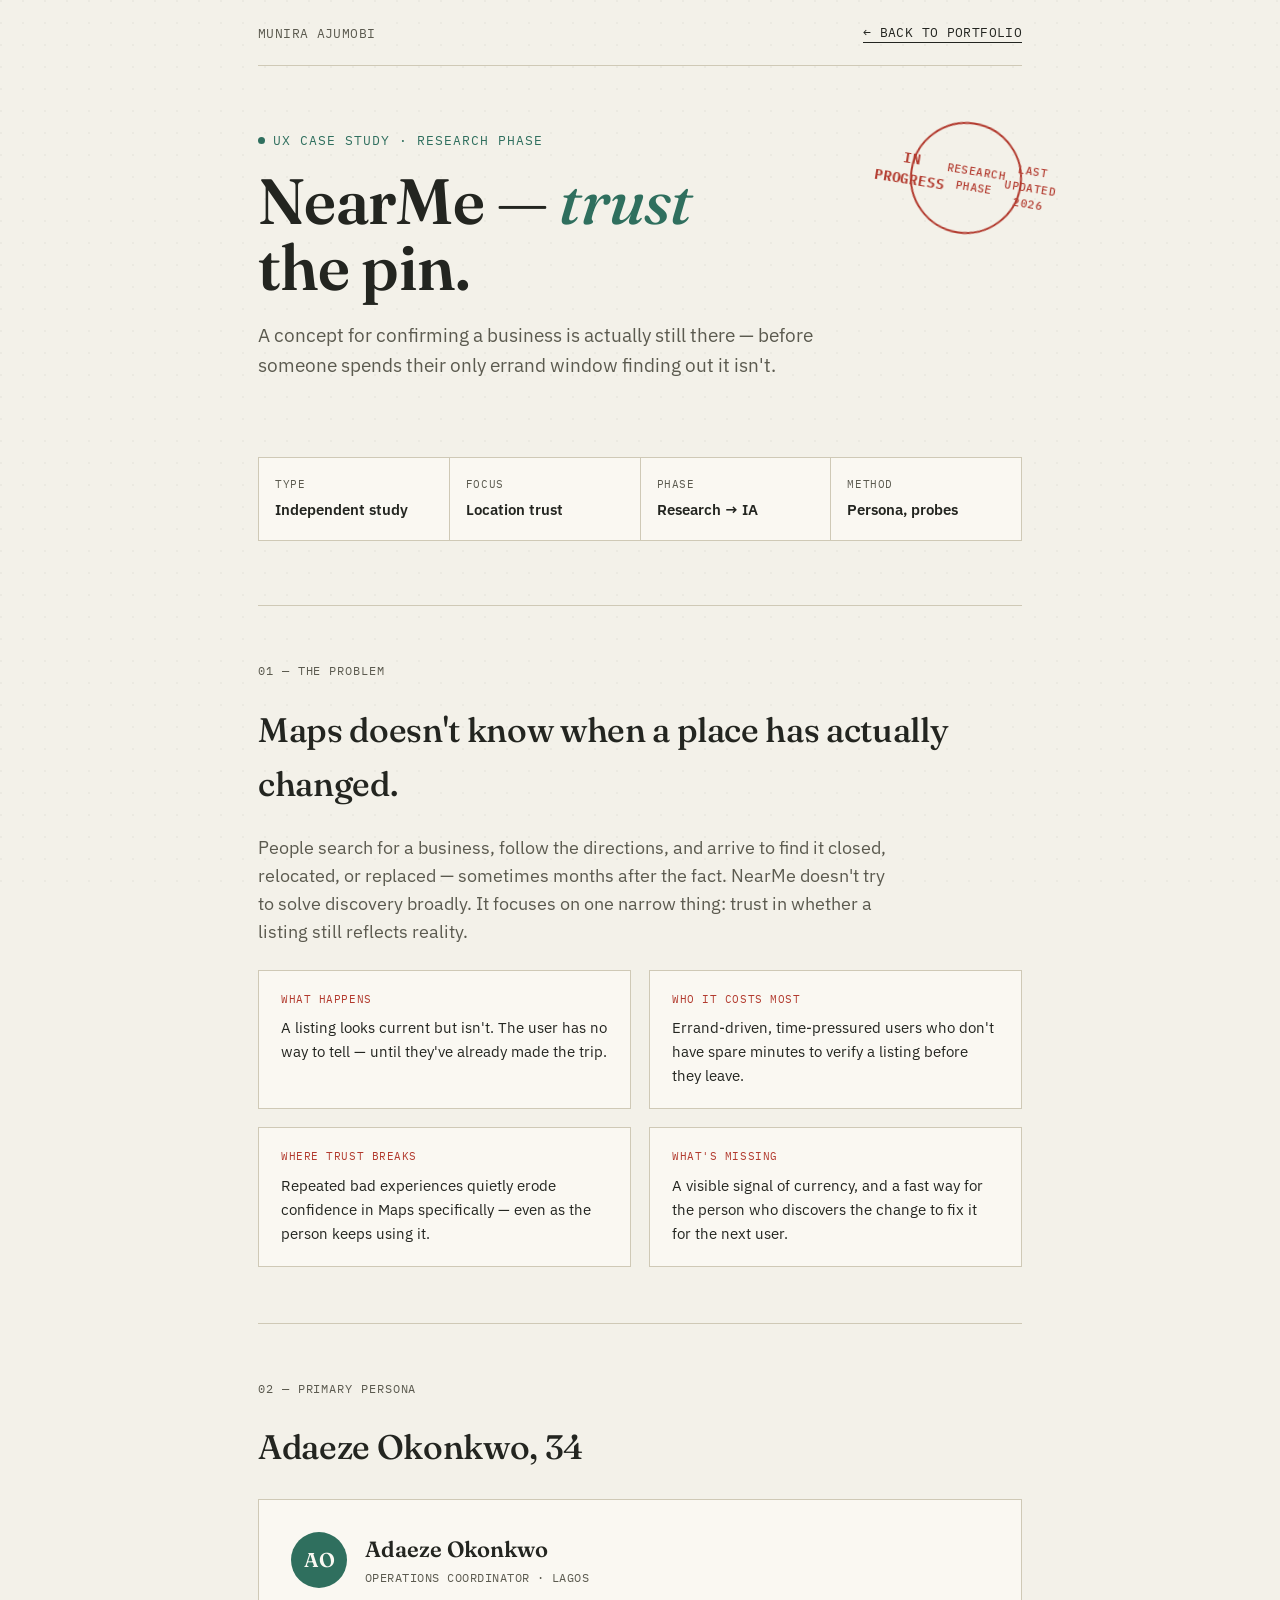
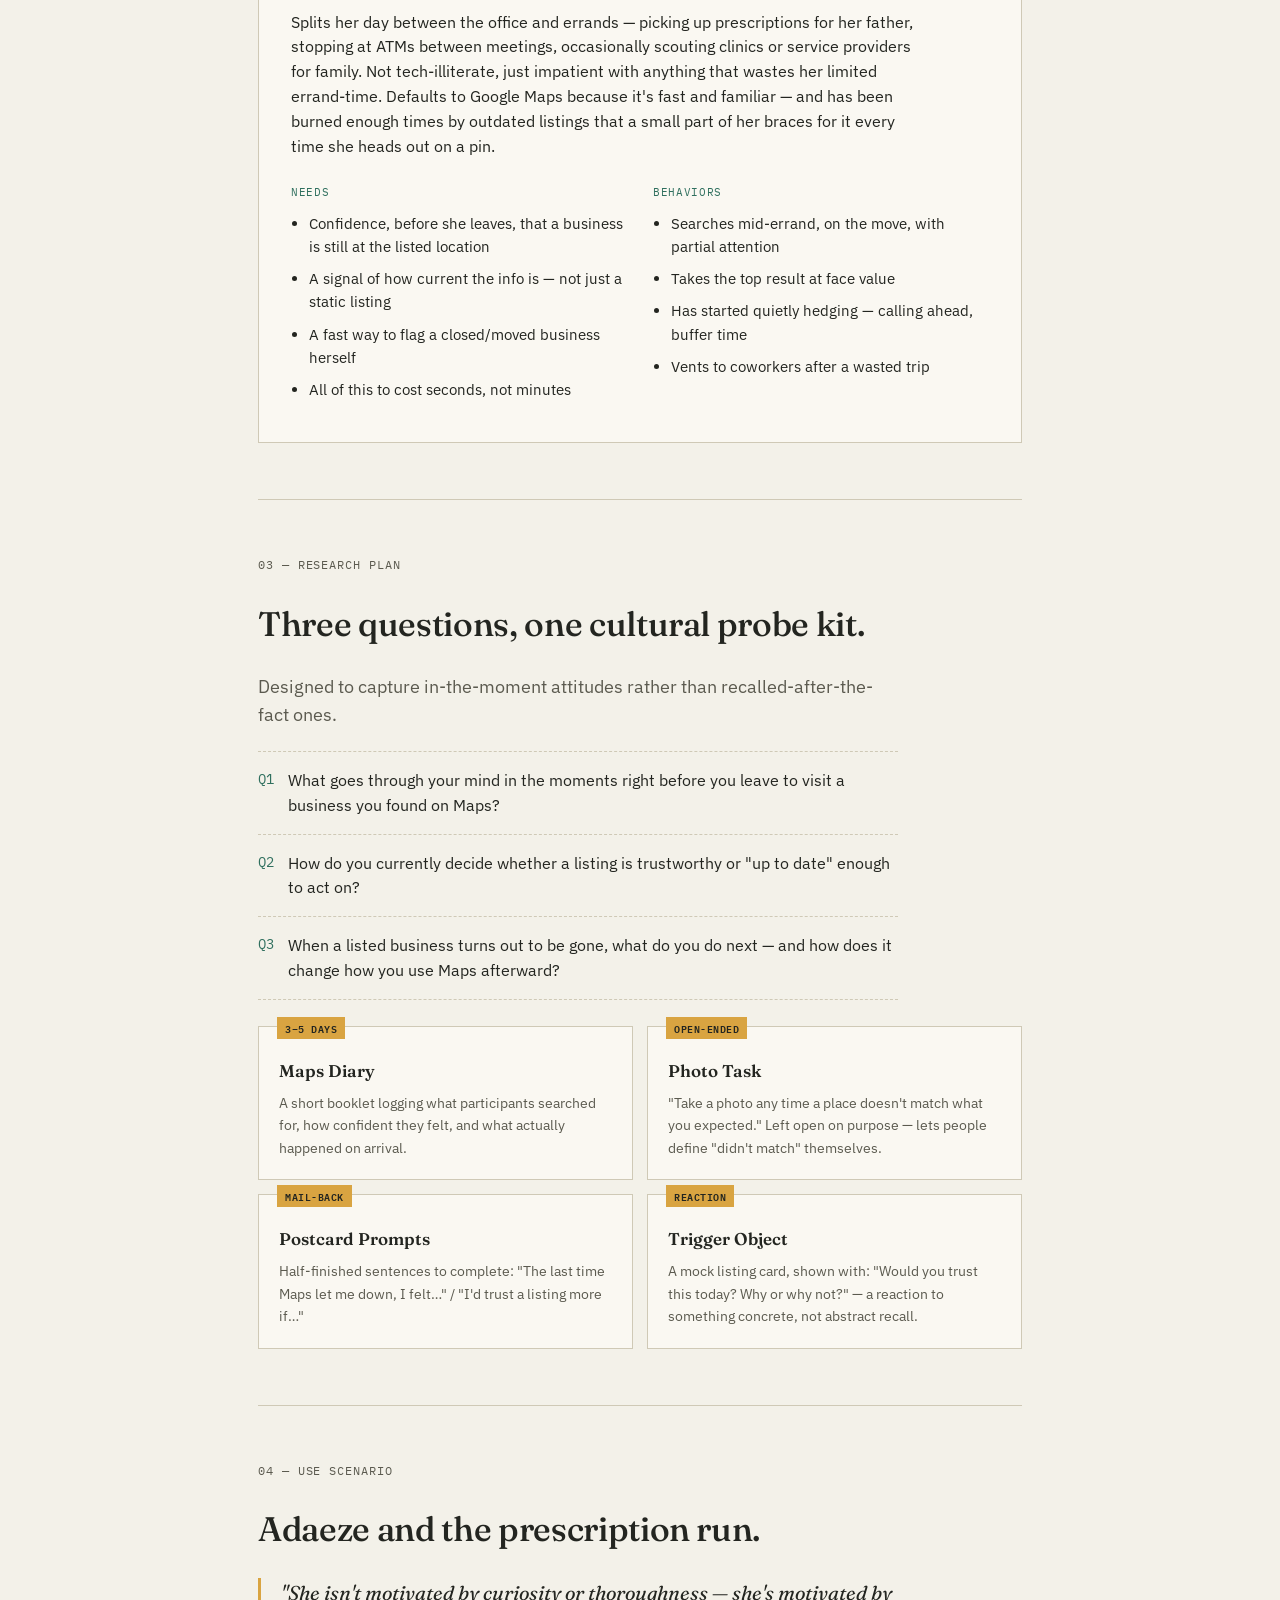
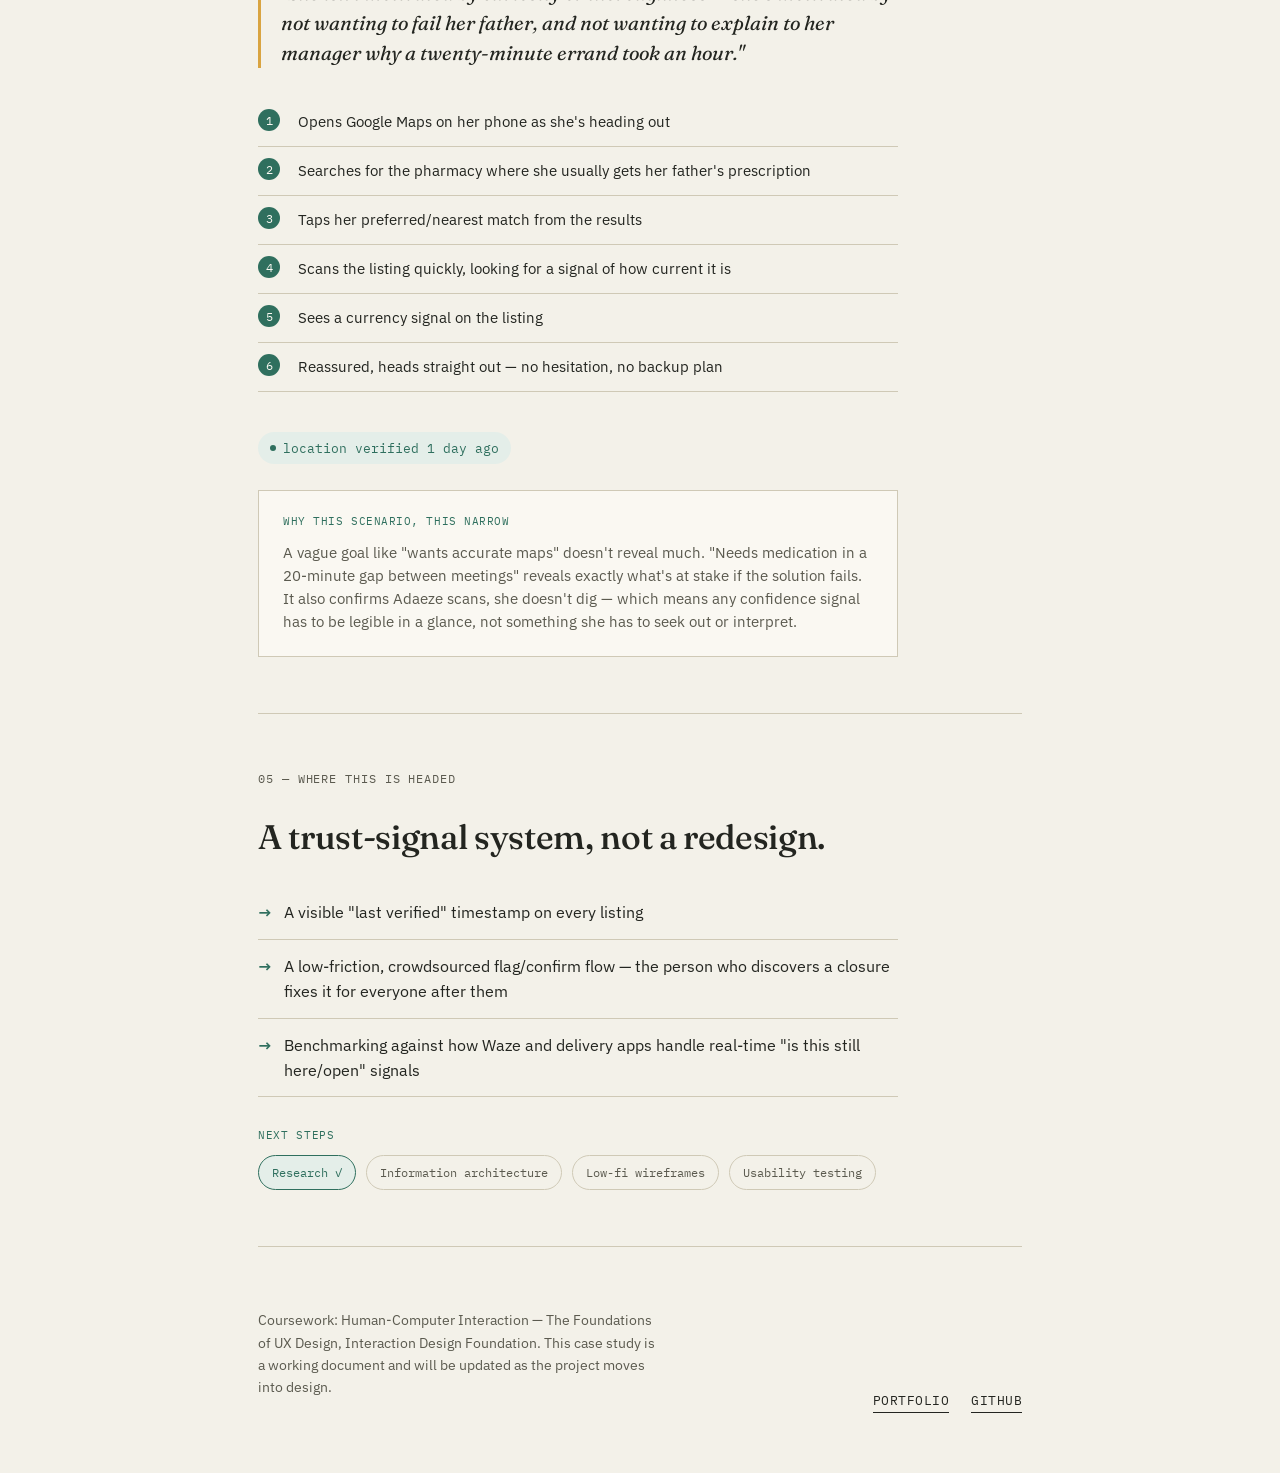
==== nearme-case-study.html @ 17653c66 "Add NearMe UX case study page" ====
<!doctype html>
<html lang="en">
  <head>
    <meta charset="UTF-8" />
    <meta name="viewport" content="width=device-width, initial-scale=1.0" />
    <title>NearMe — Trust the Pin | UX Case Study</title>
    <link rel="preconnect" href="https://fonts.googleapis.com" />
    <link rel="preconnect" href="https://fonts.gstatic.com" crossorigin />
    <link
      href="https://fonts.googleapis.com/css2?family=Fraunces:ital,opsz,wght@0,9..144,400;0,9..144,500;0,9..144,600;1,9..144,500&family=IBM+Plex+Sans:wght@400;500;600;700&family=IBM+Plex+Mono:wght@400;500&display=swap"
      rel="stylesheet"
    />
    <style>
      :root {
        --paper: #f3f1e9;
        --paper-raised: #faf8f2;
        --ink: #232520;
        --ink-soft: #5b5a4f;
        --line: #cfc9b6;
        --verified: #2f6f5e;
        --verified-soft: #e4eee9;
        --stale: #b23a2e;
        --stale-soft: #f5e4e1;
        --mark: #d9a441;
        --max: 820px;
      }
      * {
        box-sizing: border-box;
      }
      html {
        scroll-behavior: smooth;
      }
      body {
        margin: 0;
        background: var(--paper);
        color: var(--ink);
        font-family: "IBM Plex Sans", sans-serif;
        line-height: 1.6;
        -webkit-font-smoothing: antialiased;
      }
      body::before {
        content: "";
        position: fixed;
        inset: 0;
        background-image: radial-gradient(
          circle at 1px 1px,
          rgba(35, 37, 32, 0.035) 1px,
          transparent 0
        );
        background-size: 22px 22px;
        pointer-events: none;
        z-index: 0;
      }
      a {
        color: var(--verified);
      }
      .wrap {
        max-width: var(--max);
        margin: 0 auto;
        padding: 0 28px;
        position: relative;
        z-index: 1;
      }

      /* NAV */
      .nav {
        display: flex;
        justify-content: space-between;
        align-items: center;
        padding: 22px 0;
        border-bottom: 1px solid var(--line);
        font-family: "IBM Plex Mono", monospace;
        font-size: 12.5px;
        letter-spacing: 0.03em;
        text-transform: uppercase;
        color: var(--ink-soft);
      }
      .nav a {
        color: var(--ink);
        text-decoration: none;
        border-bottom: 1px solid var(--ink);
      }
      .nav a:hover {
        color: var(--verified);
        border-color: var(--verified);
      }

      /* HERO */
      .hero {
        padding: 64px 0 40px;
        position: relative;
      }
      .eyebrow {
        font-family: "IBM Plex Mono", monospace;
        font-size: 12.5px;
        letter-spacing: 0.08em;
        text-transform: uppercase;
        color: var(--verified);
        margin-bottom: 18px;
        display: flex;
        align-items: center;
        gap: 8px;
      }
      .eyebrow .dot {
        width: 7px;
        height: 7px;
        border-radius: 50%;
        background: var(--verified);
        display: inline-block;
      }
      h1 {
        font-family: "Fraunces", serif;
        font-weight: 600;
        font-size: clamp(40px, 7vw, 64px);
        line-height: 1.03;
        margin: 0 0 20px;
        letter-spacing: -0.01em;
      }
      h1 em {
        font-style: italic;
        font-weight: 500;
        color: var(--verified);
      }
      .subtitle {
        font-size: 19px;
        color: var(--ink-soft);
        max-width: 560px;
        margin: 0 0 36px;
      }
      .stamp {
        position: absolute;
        top: 56px;
        right: 0;
        width: 112px;
        height: 112px;
        border-radius: 50%;
        border: 2px solid var(--stale);
        display: flex;
        align-items: center;
        justify-content: center;
        transform: rotate(9deg);
        font-family: "IBM Plex Mono", monospace;
        color: var(--stale);
        text-align: center;
        font-size: 11px;
        letter-spacing: 0.04em;
        text-transform: uppercase;
        line-height: 1.5;
        font-weight: 500;
      }
      .stamp span {
        display: block;
      }
      .stamp .big {
        font-size: 14px;
        font-weight: 700;
        letter-spacing: 0.06em;
      }

      /* SNAPSHOT BAR */
      .snapshot {
        display: grid;
        grid-template-columns: repeat(4, 1fr);
        gap: 1px;
        background: var(--line);
        border: 1px solid var(--line);
        margin-bottom: 64px;
      }
      .snap-cell {
        background: var(--paper-raised);
        padding: 18px 16px;
      }
      .snap-cell .label {
        font-family: "IBM Plex Mono", monospace;
        font-size: 10.5px;
        text-transform: uppercase;
        letter-spacing: 0.06em;
        color: var(--ink-soft);
        margin-bottom: 6px;
      }
      .snap-cell .val {
        font-size: 15px;
        font-weight: 600;
      }

      /* SECTIONS */
      section {
        padding: 56px 0;
        border-top: 1px solid var(--line);
        position: relative;
      }
      .marginalia {
        font-family: "IBM Plex Mono", monospace;
        font-size: 11.5px;
        text-transform: uppercase;
        letter-spacing: 0.08em;
        color: var(--ink-soft);
        margin-bottom: 22px;
      }
      h2 {
        font-family: "Fraunces", serif;
        font-weight: 500;
        font-size: clamp(26px, 4vw, 34px);
        margin: 0 0 22px;
        letter-spacing: -0.01em;
      }
      p {
        color: var(--ink);
        max-width: 640px;
      }
      .lede {
        font-size: 17.5px;
        color: var(--ink-soft);
        max-width: 640px;
      }

      /* PROBLEM */
      .problem-grid {
        display: grid;
        grid-template-columns: 1fr;
        gap: 18px;
        margin-top: 24px;
      }
      @media (min-width: 640px) {
        .problem-grid {
          grid-template-columns: 1fr 1fr;
        }
      }
      .problem-card {
        background: var(--paper-raised);
        border: 1px solid var(--line);
        padding: 20px 22px;
      }
      .problem-card .k {
        font-family: "IBM Plex Mono", monospace;
        font-size: 11px;
        color: var(--stale);
        text-transform: uppercase;
        letter-spacing: 0.05em;
        margin-bottom: 8px;
      }
      .problem-card p {
        margin: 0;
        font-size: 15px;
      }

      /* PERSONA */
      .persona-card {
        background: var(--paper-raised);
        border: 1px solid var(--line);
        padding: 32px;
        margin-top: 24px;
      }
      .persona-top {
        display: flex;
        align-items: center;
        gap: 18px;
        margin-bottom: 22px;
        flex-wrap: wrap;
      }
      .avatar {
        width: 56px;
        height: 56px;
        border-radius: 50%;
        background: var(--verified);
        color: var(--paper-raised);
        display: flex;
        align-items: center;
        justify-content: center;
        font-family: "Fraunces", serif;
        font-weight: 600;
        font-size: 20px;
        flex-shrink: 0;
      }
      .persona-name {
        font-family: "Fraunces", serif;
        font-size: 22px;
        font-weight: 600;
      }
      .persona-meta {
        font-family: "IBM Plex Mono", monospace;
        font-size: 12px;
        color: var(--ink-soft);
        text-transform: uppercase;
        letter-spacing: 0.04em;
      }
      .persona-bio {
        font-size: 15.5px;
        margin-bottom: 26px;
      }
      .nb-cols {
        display: grid;
        grid-template-columns: 1fr;
        gap: 26px;
      }
      @media (min-width: 640px) {
        .nb-cols {
          grid-template-columns: 1fr 1fr;
        }
      }
      .nb-title {
        font-family: "IBM Plex Mono", monospace;
        font-size: 11px;
        text-transform: uppercase;
        letter-spacing: 0.06em;
        color: var(--verified);
        margin-bottom: 10px;
      }
      ul.nb-list {
        margin: 0;
        padding-left: 18px;
        font-size: 14.5px;
      }
      ul.nb-list li {
        margin-bottom: 9px;
        color: var(--ink);
      }

      /* RESEARCH QUESTIONS */
      .rq-list {
        list-style: none;
        margin: 22px 0 0;
        padding: 0;
        max-width: 640px;
      }
      .rq-list li {
        display: flex;
        gap: 14px;
        padding: 16px 0;
        border-bottom: 1px dashed var(--line);
        font-size: 15.5px;
      }
      .rq-list li:first-child {
        border-top: 1px dashed var(--line);
      }
      .rq-num {
        font-family: "IBM Plex Mono", monospace;
        color: var(--verified);
        flex-shrink: 0;
        font-size: 14px;
      }

      /* PROBE KIT */
      .probe-grid {
        display: grid;
        grid-template-columns: 1fr;
        gap: 14px;
        margin-top: 26px;
      }
      @media (min-width: 640px) {
        .probe-grid {
          grid-template-columns: 1fr 1fr;
        }
      }
      .probe-card {
        border: 1px solid var(--line);
        background: var(--paper-raised);
        padding: 20px;
        position: relative;
      }
      .probe-card::before {
        content: attr(data-tag);
        position: absolute;
        top: -10px;
        left: 18px;
        background: var(--mark);
        color: var(--ink);
        font-family: "IBM Plex Mono", monospace;
        font-size: 10px;
        text-transform: uppercase;
        letter-spacing: 0.05em;
        padding: 3px 8px;
        font-weight: 600;
      }
      .probe-card h3 {
        font-family: "Fraunces", serif;
        font-size: 17px;
        font-weight: 600;
        margin: 10px 0 8px;
      }
      .probe-card p {
        font-size: 14px;
        margin: 0;
        color: var(--ink-soft);
      }

      /* SCENARIO */
      .scenario-quote {
        font-family: "Fraunces", serif;
        font-style: italic;
        font-size: 20px;
        line-height: 1.5;
        color: var(--ink);
        max-width: 640px;
        margin: 0 0 30px;
        padding-left: 20px;
        border-left: 3px solid var(--mark);
      }
      .steps {
        list-style: none;
        margin: 0 0 34px;
        padding: 0;
        max-width: 640px;
        counter-reset: step;
      }
      .steps li {
        counter-increment: step;
        padding: 12px 0 12px 40px;
        position: relative;
        font-size: 15px;
        border-bottom: 1px solid var(--line);
      }
      .steps li:before {
        content: counter(step);
        position: absolute;
        left: 0;
        top: 11px;
        font-family: "IBM Plex Mono", monospace;
        font-size: 12px;
        color: var(--paper-raised);
        background: var(--verified);
        width: 22px;
        height: 22px;
        border-radius: 50%;
        display: flex;
        align-items: center;
        justify-content: center;
      }
      .verified-chip {
        display: inline-flex;
        align-items: center;
        gap: 7px;
        background: var(--verified-soft);
        color: var(--verified);
        font-family: "IBM Plex Mono", monospace;
        font-size: 12.5px;
        padding: 6px 12px;
        border-radius: 100px;
        margin: 6px 0 26px;
      }
      .verified-chip .dot {
        width: 6px;
        height: 6px;
        border-radius: 50%;
        background: var(--verified);
      }
      .commentary {
        background: var(--paper-raised);
        border: 1px solid var(--line);
        padding: 22px 24px;
        font-size: 14.5px;
        color: var(--ink-soft);
        max-width: 640px;
      }
      .commentary .k {
        font-family: "IBM Plex Mono", monospace;
        font-size: 11px;
        text-transform: uppercase;
        color: var(--verified);
        letter-spacing: 0.05em;
        margin-bottom: 10px;
        display: block;
      }

      /* DIRECTION */
      .direction-list {
        list-style: none;
        margin: 22px 0 30px;
        padding: 0;
        max-width: 640px;
      }
      .direction-list li {
        display: flex;
        gap: 12px;
        padding: 14px 0;
        border-bottom: 1px solid var(--line);
        font-size: 15.5px;
      }
      .direction-list li:before {
        content: "→";
        color: var(--verified);
        flex-shrink: 0;
        font-weight: 600;
      }
      .next-steps {
        display: flex;
        flex-wrap: wrap;
        gap: 10px;
        margin-top: 8px;
      }
      .next-chip {
        font-family: "IBM Plex Mono", monospace;
        font-size: 12px;
        padding: 7px 13px;
        border: 1px solid var(--line);
        border-radius: 100px;
        color: var(--ink-soft);
      }
      .next-chip.active {
        border-color: var(--verified);
        color: var(--verified);
        background: var(--verified-soft);
      }

      /* FOOTER */
      footer {
        padding: 48px 0 60px;
        border-top: 1px solid var(--line);
        display: flex;
        flex-wrap: wrap;
        justify-content: space-between;
        align-items: flex-end;
        gap: 24px;
      }
      footer .fnote {
        font-size: 14px;
        color: var(--ink-soft);
        max-width: 400px;
      }
      .footer-links {
        display: flex;
        gap: 22px;
        flex-wrap: wrap;
      }
      .footer-links a {
        font-family: "IBM Plex Mono", monospace;
        font-size: 12.5px;
        text-transform: uppercase;
        letter-spacing: 0.04em;
        text-decoration: none;
        color: var(--ink);
        border-bottom: 1px solid var(--ink);
        padding-bottom: 2px;
      }
      .footer-links a:hover {
        color: var(--verified);
        border-color: var(--verified);
      }

      @media (max-width: 640px) {
        .stamp {
          position: static;
          margin: 24px 0 0;
          transform: rotate(-4deg);
        }
        .snapshot {
          grid-template-columns: 1fr 1fr;
        }
      }
    </style>
  </head>
  <body>
    <div class="wrap">
      <nav class="nav">
        <span>Munira Ajumobi</span>
        <a href="https://mun-eerah.github.io/portfolio-website/"
          >← Back to portfolio</a
        >
      </nav>

      <div class="hero">
        <div class="eyebrow">
          <span class="dot"></span>UX Case Study · Research Phase
        </div>
        <h1>NearMe — <em>trust</em><br />the pin.</h1>
        <p class="subtitle">
          A concept for confirming a business is actually still there — before
          someone spends their only errand window finding out it isn't.
        </p>
        <div class="stamp">
          <span class="big">In Progress</span><span>research phase</span
          ><span>last updated 2026</span>
        </div>
      </div>

      <div class="snapshot">
        <div class="snap-cell">
          <div class="label">Type</div>
          <div class="val">Independent study</div>
        </div>
        <div class="snap-cell">
          <div class="label">Focus</div>
          <div class="val">Location trust</div>
        </div>
        <div class="snap-cell">
          <div class="label">Phase</div>
          <div class="val">Research → IA</div>
        </div>
        <div class="snap-cell">
          <div class="label">Method</div>
          <div class="val">Persona, probes</div>
        </div>
      </div>

      <section id="problem">
        <div class="marginalia">01 — The Problem</div>
        <h2>Maps doesn't know when a place has actually changed.</h2>
        <p class="lede">
          People search for a business, follow the directions, and arrive to
          find it closed, relocated, or replaced — sometimes months after the
          fact. NearMe doesn't try to solve discovery broadly. It focuses on one
          narrow thing: trust in whether a listing still reflects reality.
        </p>
        <div class="problem-grid">
          <div class="problem-card">
            <div class="k">What happens</div>
            <p>
              A listing looks current but isn't. The user has no way to tell —
              until they've already made the trip.
            </p>
          </div>
          <div class="problem-card">
            <div class="k">Who it costs most</div>
            <p>
              Errand-driven, time-pressured users who don't have spare minutes
              to verify a listing before they leave.
            </p>
          </div>
          <div class="problem-card">
            <div class="k">Where trust breaks</div>
            <p>
              Repeated bad experiences quietly erode confidence in Maps
              specifically — even as the person keeps using it.
            </p>
          </div>
          <div class="problem-card">
            <div class="k">What's missing</div>
            <p>
              A visible signal of currency, and a fast way for the person who
              discovers the change to fix it for the next user.
            </p>
          </div>
        </div>
      </section>

      <section id="persona">
        <div class="marginalia">02 — Primary Persona</div>
        <h2>Adaeze Okonkwo, 34</h2>
        <div class="persona-card">
          <div class="persona-top">
            <div class="avatar">AO</div>
            <div>
              <div class="persona-name">Adaeze Okonkwo</div>
              <div class="persona-meta">Operations Coordinator · Lagos</div>
            </div>
          </div>
          <p class="persona-bio">
            Splits her day between the office and errands — picking up
            prescriptions for her father, stopping at ATMs between meetings,
            occasionally scouting clinics or service providers for family. Not
            tech-illiterate, just impatient with anything that wastes her
            limited errand-time. Defaults to Google Maps because it's fast and
            familiar — and has been burned enough times by outdated listings
            that a small part of her braces for it every time she heads out on a
            pin.
          </p>
          <div class="nb-cols">
            <div>
              <div class="nb-title">Needs</div>
              <ul class="nb-list">
                <li>
                  Confidence, before she leaves, that a business is still at the
                  listed location
                </li>
                <li>
                  A signal of how current the info is — not just a static
                  listing
                </li>
                <li>A fast way to flag a closed/moved business herself</li>
                <li>All of this to cost seconds, not minutes</li>
              </ul>
            </div>
            <div>
              <div class="nb-title">Behaviors</div>
              <ul class="nb-list">
                <li>
                  Searches mid-errand, on the move, with partial attention
                </li>
                <li>Takes the top result at face value</li>
                <li>
                  Has started quietly hedging — calling ahead, buffer time
                </li>
                <li>Vents to coworkers after a wasted trip</li>
              </ul>
            </div>
          </div>
        </div>
      </section>

      <section id="research">
        <div class="marginalia">03 — Research Plan</div>
        <h2>Three questions, one cultural probe kit.</h2>
        <p class="lede">
          Designed to capture in-the-moment attitudes rather than
          recalled-after-the-fact ones.
        </p>
        <ol class="rq-list">
          <li>
            <span class="rq-num">Q1</span> What goes through your mind in the
            moments right before you leave to visit a business you found on
            Maps?
          </li>
          <li>
            <span class="rq-num">Q2</span> How do you currently decide whether a
            listing is trustworthy or "up to date" enough to act on?
          </li>
          <li>
            <span class="rq-num">Q3</span> When a listed business turns out to
            be gone, what do you do next — and how does it change how you use
            Maps afterward?
          </li>
        </ol>
        <div class="probe-grid">
          <div class="probe-card" data-tag="3–5 days">
            <h3>Maps Diary</h3>
            <p>
              A short booklet logging what participants searched for, how
              confident they felt, and what actually happened on arrival.
            </p>
          </div>
          <div class="probe-card" data-tag="open-ended">
            <h3>Photo Task</h3>
            <p>
              "Take a photo any time a place doesn't match what you expected."
              Left open on purpose — lets people define "didn't match"
              themselves.
            </p>
          </div>
          <div class="probe-card" data-tag="mail-back">
            <h3>Postcard Prompts</h3>
            <p>
              Half-finished sentences to complete: "The last time Maps let me
              down, I felt…" / "I'd trust a listing more if…"
            </p>
          </div>
          <div class="probe-card" data-tag="reaction">
            <h3>Trigger Object</h3>
            <p>
              A mock listing card, shown with: "Would you trust this today? Why
              or why not?" — a reaction to something concrete, not abstract
              recall.
            </p>
          </div>
        </div>
      </section>

      <section id="scenario">
        <div class="marginalia">04 — Use Scenario</div>
        <h2>Adaeze and the prescription run.</h2>
        <p class="scenario-quote">
          "She isn't motivated by curiosity or thoroughness — she's motivated by
          not wanting to fail her father, and not wanting to explain to her
          manager why a twenty-minute errand took an hour."
        </p>
        <ol class="steps">
          <li>Opens Google Maps on her phone as she's heading out</li>
          <li>
            Searches for the pharmacy where she usually gets her father's
            prescription
          </li>
          <li>Taps her preferred/nearest match from the results</li>
          <li>
            Scans the listing quickly, looking for a signal of how current it is
          </li>
          <li>Sees a currency signal on the listing</li>
          <li>Reassured, heads straight out — no hesitation, no backup plan</li>
        </ol>
        <div class="verified-chip">
          <span class="dot"></span>location verified 1 day ago
        </div>
        <div class="commentary">
          <span class="k">Why this scenario, this narrow</span>
          A vague goal like "wants accurate maps" doesn't reveal much. "Needs
          medication in a 20-minute gap between meetings" reveals exactly what's
          at stake if the solution fails. It also confirms Adaeze scans, she
          doesn't dig — which means any confidence signal has to be legible in a
          glance, not something she has to seek out or interpret.
        </div>
      </section>

      <section id="direction">
        <div class="marginalia">05 — Where This Is Headed</div>
        <h2>A trust-signal system, not a redesign.</h2>
        <ul class="direction-list">
          <li>A visible "last verified" timestamp on every listing</li>
          <li>
            A low-friction, crowdsourced flag/confirm flow — the person who
            discovers a closure fixes it for everyone after them
          </li>
          <li>
            Benchmarking against how Waze and delivery apps handle real-time "is
            this still here/open" signals
          </li>
        </ul>
        <div class="nb-title" style="margin-bottom: 10px">Next steps</div>
        <div class="next-steps">
          <span class="next-chip active">Research ✓</span>
          <span class="next-chip">Information architecture</span>
          <span class="next-chip">Low-fi wireframes</span>
          <span class="next-chip">Usability testing</span>
        </div>
      </section>

      <footer>
        <p class="fnote">
          Coursework: Human-Computer Interaction — The Foundations of UX Design,
          Interaction Design Foundation. This case study is a working document
          and will be updated as the project moves into design.
        </p>
        <div class="footer-links">
          <!-- <a href="https://www.figma.com/board/r3CwV1dgKIPD7LeLf8KQrc/FigJam-Board-for-%22NearMe%22">FigJam Board</a> -->
          <a href="https://mun-eerah.github.io/portfolio-website/">Portfolio</a>
          <a href="https://github.com/Mun-eerah">GitHub</a>
        </div>
      </footer>
    </div>
  </body>
</html>
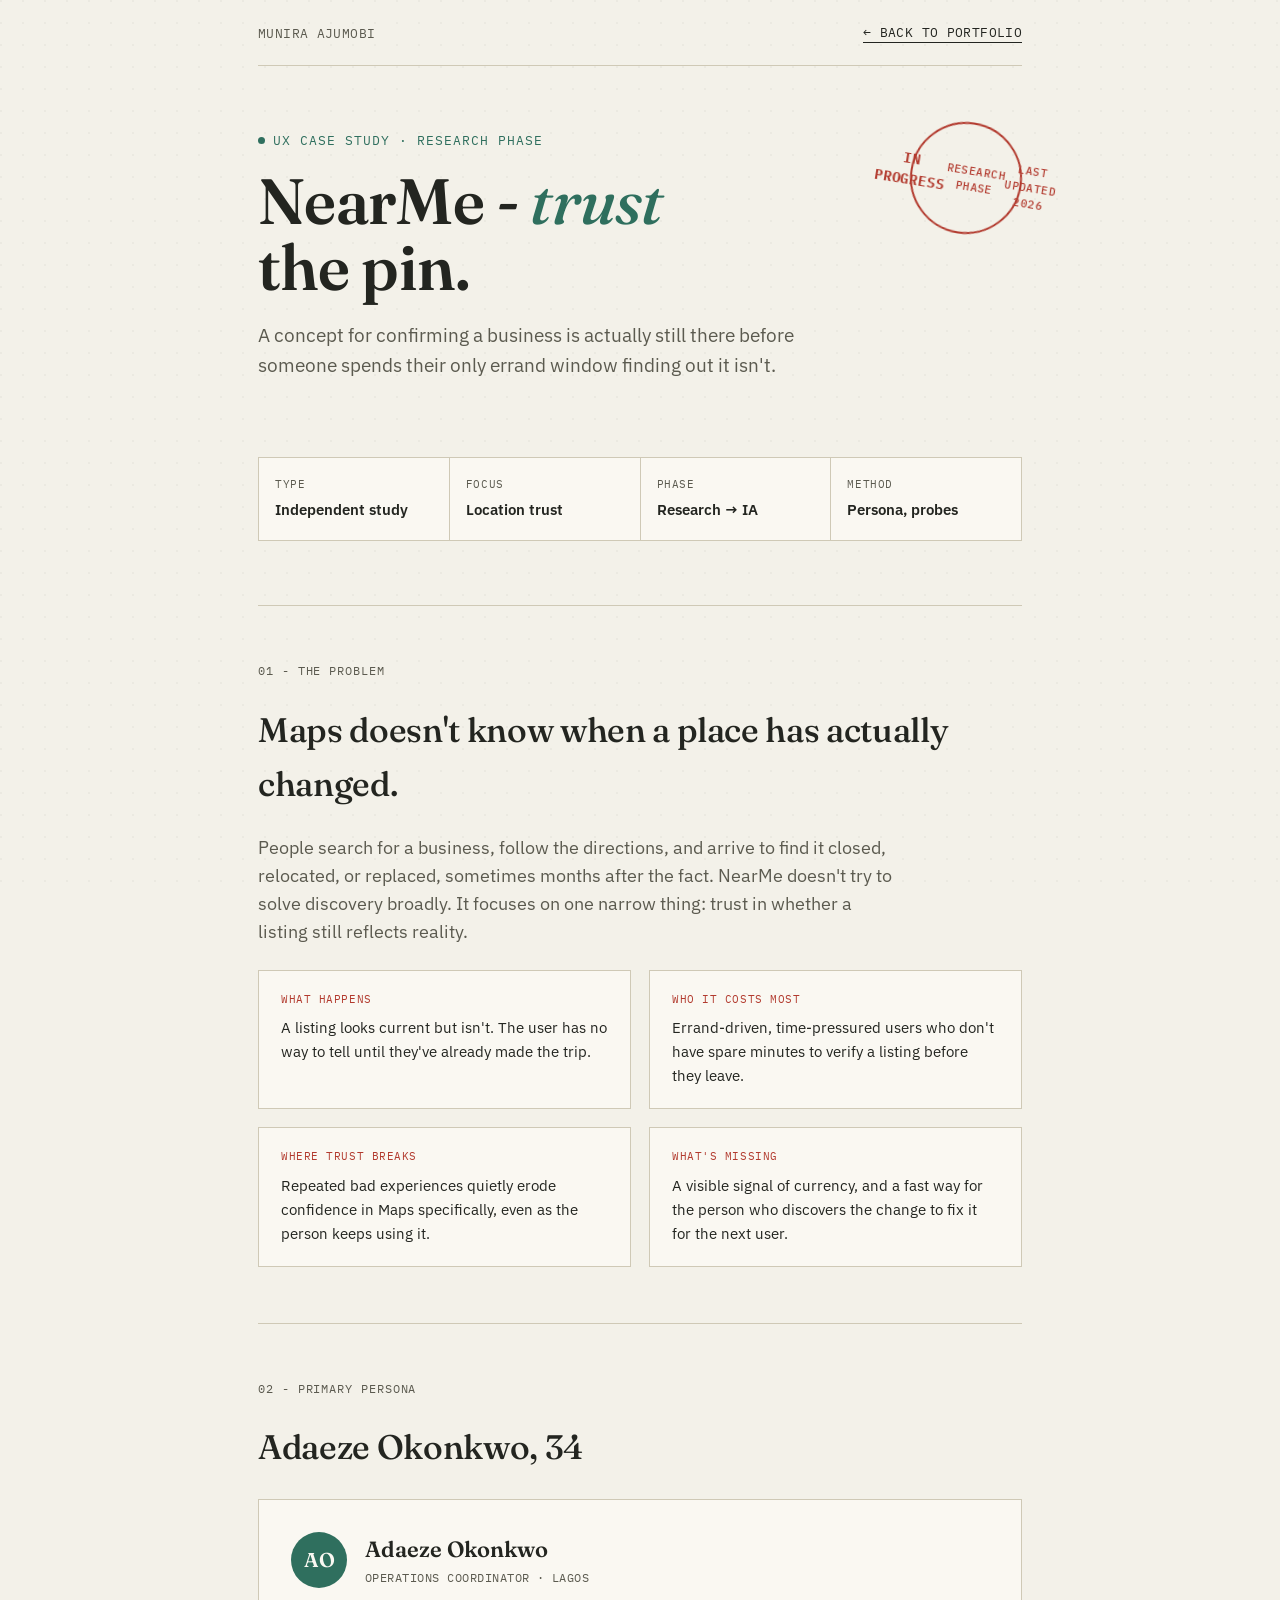
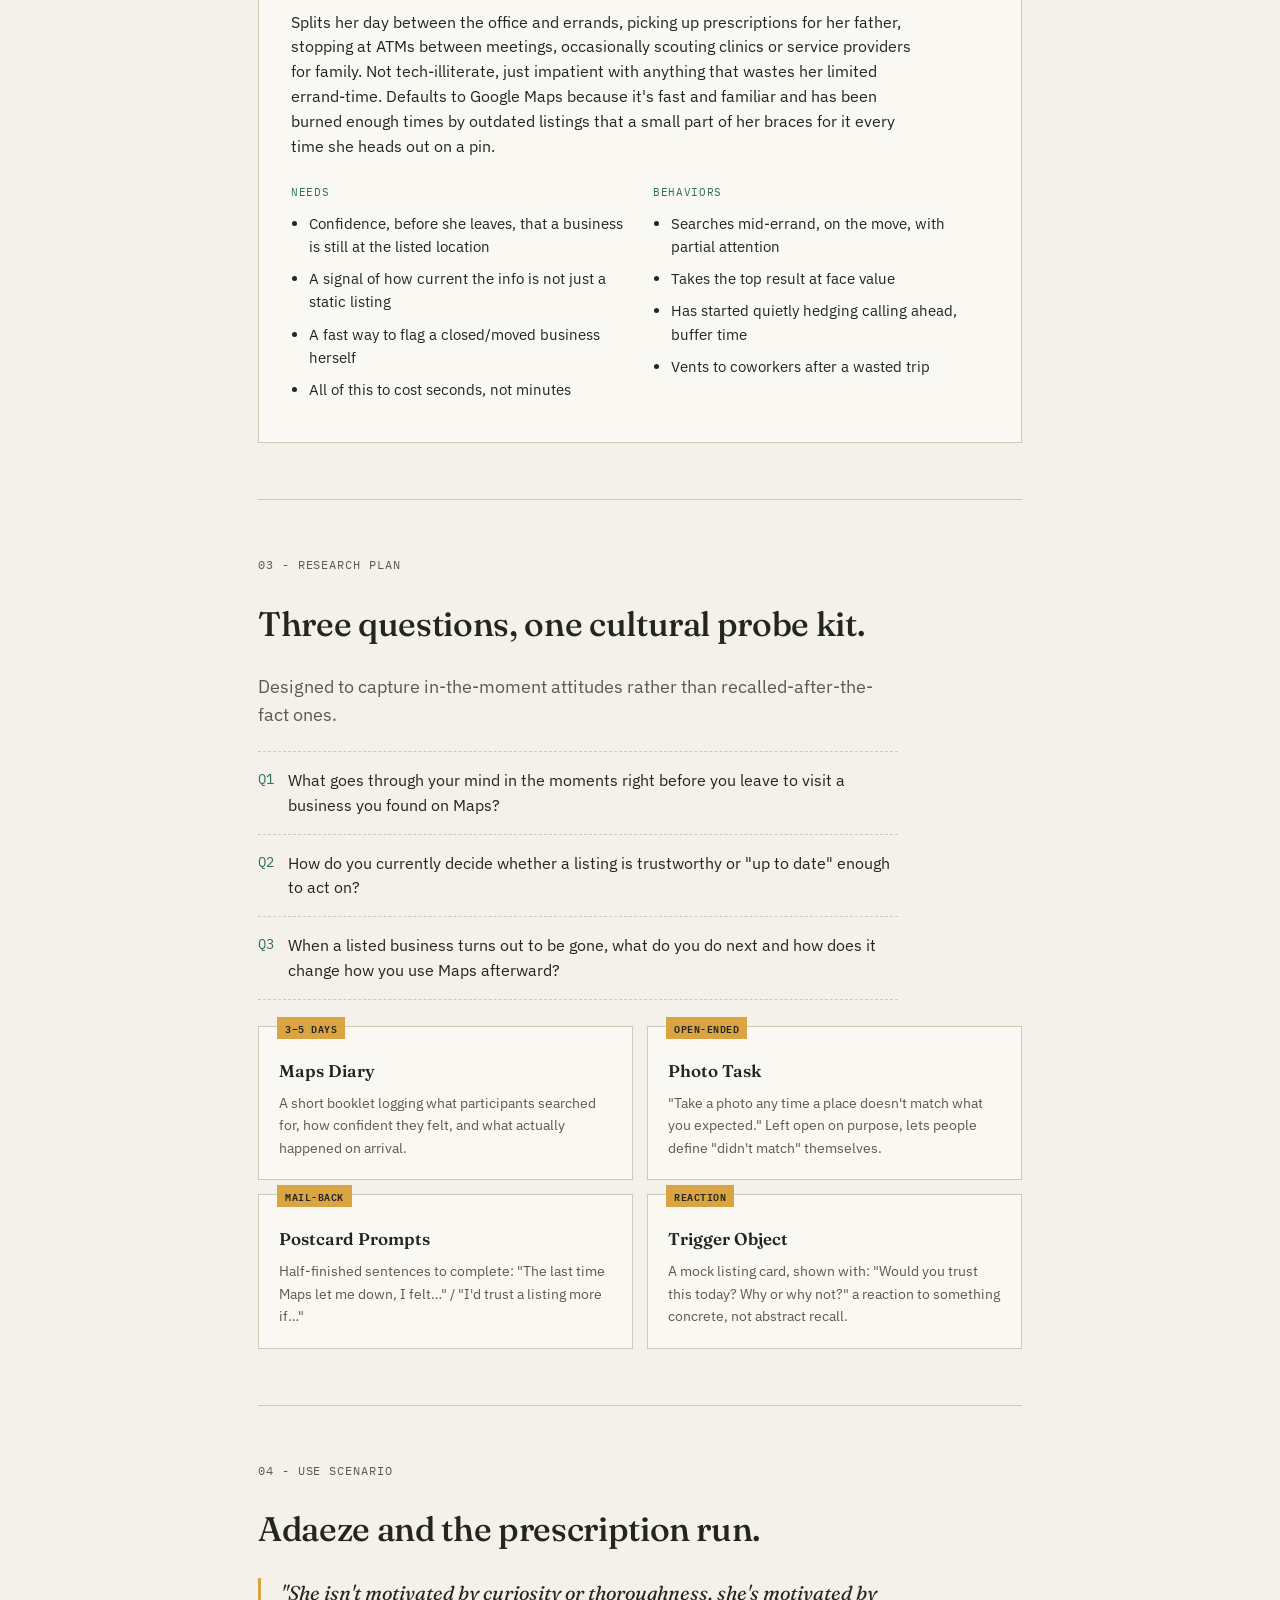
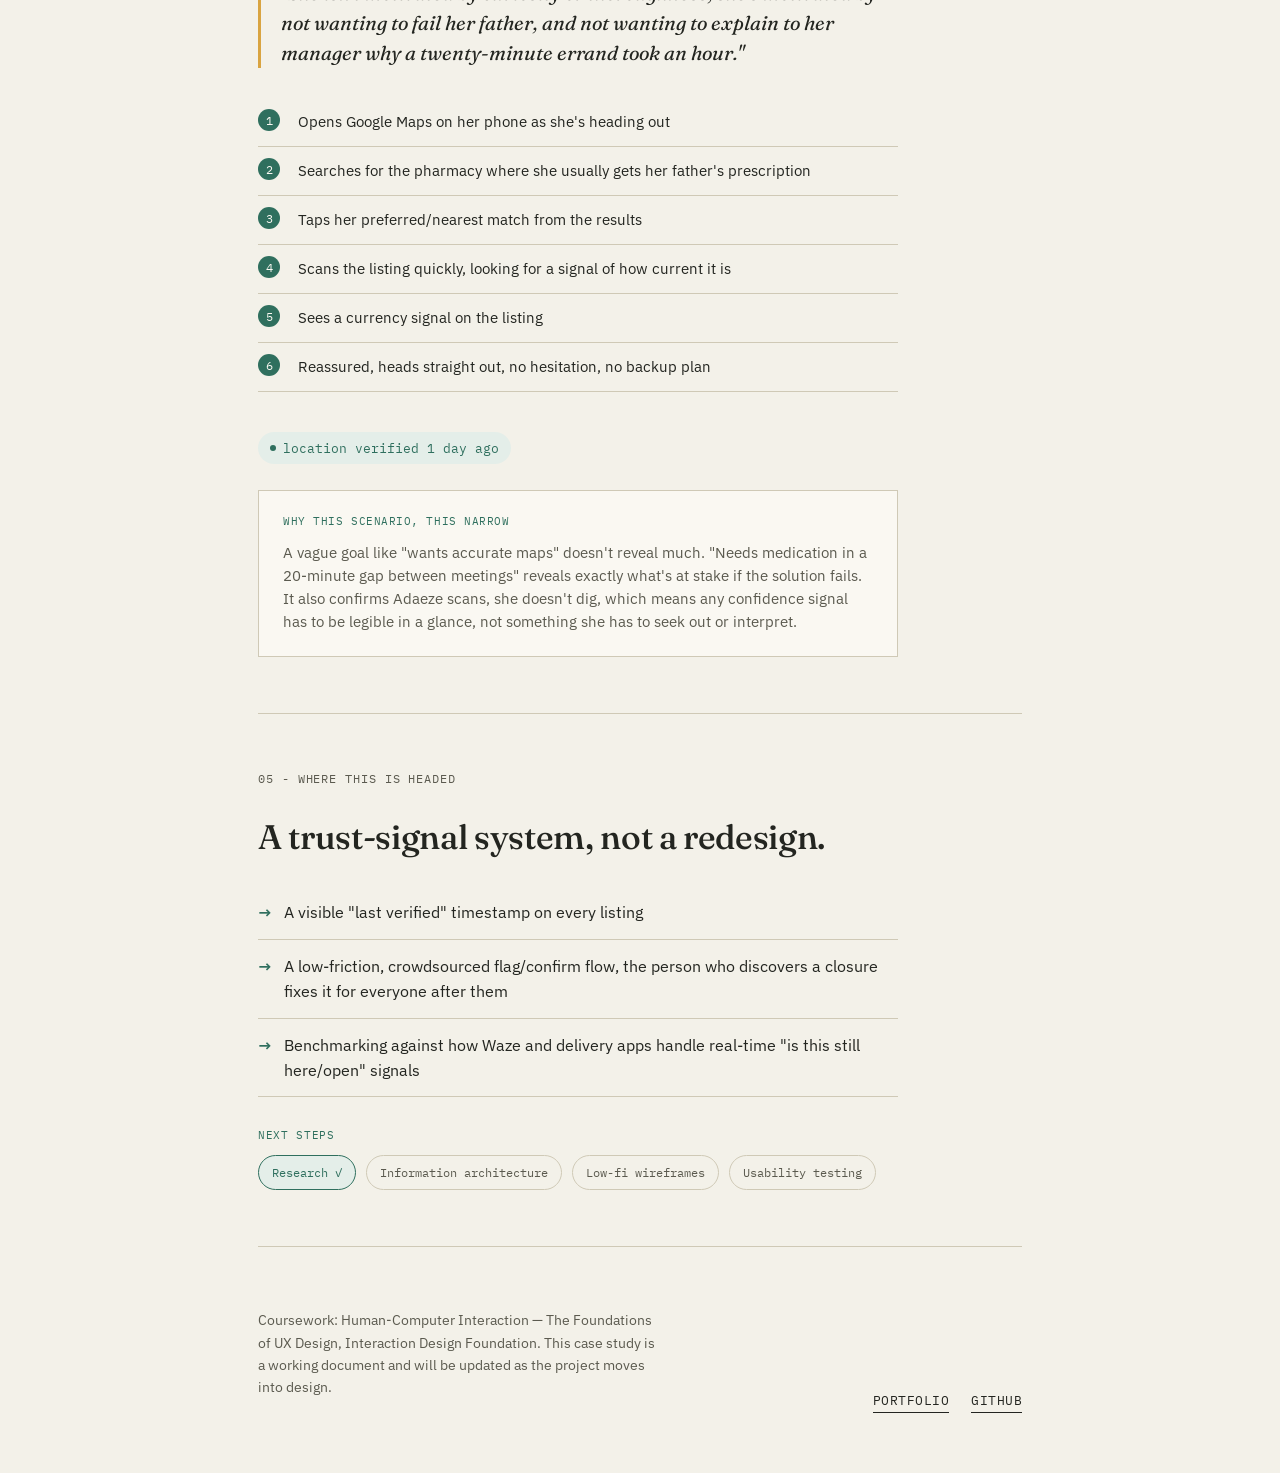
==== commit cb7aa95b: "updated my portfolio and included the case study for nearme" ====
--- a/nearme-case-study.html
+++ b/nearme-case-study.html
@@ -3,7 +3,7 @@
   <head>
     <meta charset="UTF-8" />
     <meta name="viewport" content="width=device-width, initial-scale=1.0" />
-    <title>NearMe — Trust the Pin | UX Case Study</title>
+    <title>NearMe - Trust the Pin | UX Case Study</title>
     <link rel="preconnect" href="https://fonts.googleapis.com" />
     <link rel="preconnect" href="https://fonts.gstatic.com" crossorigin />
     <link
@@ -562,9 +562,9 @@
         <div class="eyebrow">
           <span class="dot"></span>UX Case Study · Research Phase
         </div>
-        <h1>NearMe — <em>trust</em><br />the pin.</h1>
+        <h1>NearMe - <em>trust</em><br />the pin.</h1>
         <p class="subtitle">
-          A concept for confirming a business is actually still there — before
+          A concept for confirming a business is actually still there before
           someone spends their only errand window finding out it isn't.
         </p>
         <div class="stamp">
@@ -593,11 +593,11 @@
       </div>
 
       <section id="problem">
-        <div class="marginalia">01 — The Problem</div>
+        <div class="marginalia">01 - The Problem</div>
         <h2>Maps doesn't know when a place has actually changed.</h2>
         <p class="lede">
           People search for a business, follow the directions, and arrive to
-          find it closed, relocated, or replaced — sometimes months after the
+          find it closed, relocated, or replaced, sometimes months after the
           fact. NearMe doesn't try to solve discovery broadly. It focuses on one
           narrow thing: trust in whether a listing still reflects reality.
         </p>
@@ -605,7 +605,7 @@
           <div class="problem-card">
             <div class="k">What happens</div>
             <p>
-              A listing looks current but isn't. The user has no way to tell —
+              A listing looks current but isn't. The user has no way to tell
               until they've already made the trip.
             </p>
           </div>
@@ -620,7 +620,7 @@
             <div class="k">Where trust breaks</div>
             <p>
               Repeated bad experiences quietly erode confidence in Maps
-              specifically — even as the person keeps using it.
+              specifically, even as the person keeps using it.
             </p>
           </div>
           <div class="problem-card">
@@ -634,7 +634,7 @@
       </section>
 
       <section id="persona">
-        <div class="marginalia">02 — Primary Persona</div>
+        <div class="marginalia">02 - Primary Persona</div>
         <h2>Adaeze Okonkwo, 34</h2>
         <div class="persona-card">
           <div class="persona-top">
@@ -645,14 +645,13 @@
             </div>
           </div>
           <p class="persona-bio">
-            Splits her day between the office and errands — picking up
+            Splits her day between the office and errands, picking up
             prescriptions for her father, stopping at ATMs between meetings,
             occasionally scouting clinics or service providers for family. Not
             tech-illiterate, just impatient with anything that wastes her
             limited errand-time. Defaults to Google Maps because it's fast and
-            familiar — and has been burned enough times by outdated listings
-            that a small part of her braces for it every time she heads out on a
-            pin.
+            familiar and has been burned enough times by outdated listings that
+            a small part of her braces for it every time she heads out on a pin.
           </p>
           <div class="nb-cols">
             <div>
@@ -663,8 +662,7 @@
                   listed location
                 </li>
                 <li>
-                  A signal of how current the info is — not just a static
-                  listing
+                  A signal of how current the info is not just a static listing
                 </li>
                 <li>A fast way to flag a closed/moved business herself</li>
                 <li>All of this to cost seconds, not minutes</li>
@@ -677,9 +675,7 @@
                   Searches mid-errand, on the move, with partial attention
                 </li>
                 <li>Takes the top result at face value</li>
-                <li>
-                  Has started quietly hedging — calling ahead, buffer time
-                </li>
+                <li>Has started quietly hedging calling ahead, buffer time</li>
                 <li>Vents to coworkers after a wasted trip</li>
               </ul>
             </div>
@@ -688,7 +684,7 @@
       </section>
 
       <section id="research">
-        <div class="marginalia">03 — Research Plan</div>
+        <div class="marginalia">03 - Research Plan</div>
         <h2>Three questions, one cultural probe kit.</h2>
         <p class="lede">
           Designed to capture in-the-moment attitudes rather than
@@ -706,8 +702,8 @@
           </li>
           <li>
             <span class="rq-num">Q3</span> When a listed business turns out to
-            be gone, what do you do next — and how does it change how you use
-            Maps afterward?
+            be gone, what do you do next and how does it change how you use Maps
+            afterward?
           </li>
         </ol>
         <div class="probe-grid">
@@ -722,7 +718,7 @@
             <h3>Photo Task</h3>
             <p>
               "Take a photo any time a place doesn't match what you expected."
-              Left open on purpose — lets people define "didn't match"
+              Left open on purpose, lets people define "didn't match"
               themselves.
             </p>
           </div>
@@ -737,7 +733,7 @@
             <h3>Trigger Object</h3>
             <p>
               A mock listing card, shown with: "Would you trust this today? Why
-              or why not?" — a reaction to something concrete, not abstract
+              or why not?" a reaction to something concrete, not abstract
               recall.
             </p>
           </div>
@@ -745,10 +741,10 @@
       </section>
 
       <section id="scenario">
-        <div class="marginalia">04 — Use Scenario</div>
+        <div class="marginalia">04 - Use Scenario</div>
         <h2>Adaeze and the prescription run.</h2>
         <p class="scenario-quote">
-          "She isn't motivated by curiosity or thoroughness — she's motivated by
+          "She isn't motivated by curiosity or thoroughness, she's motivated by
           not wanting to fail her father, and not wanting to explain to her
           manager why a twenty-minute errand took an hour."
         </p>
@@ -763,7 +759,7 @@
             Scans the listing quickly, looking for a signal of how current it is
           </li>
           <li>Sees a currency signal on the listing</li>
-          <li>Reassured, heads straight out — no hesitation, no backup plan</li>
+          <li>Reassured, heads straight out, no hesitation, no backup plan</li>
         </ol>
         <div class="verified-chip">
           <span class="dot"></span>location verified 1 day ago
@@ -773,18 +769,18 @@
           A vague goal like "wants accurate maps" doesn't reveal much. "Needs
           medication in a 20-minute gap between meetings" reveals exactly what's
           at stake if the solution fails. It also confirms Adaeze scans, she
-          doesn't dig — which means any confidence signal has to be legible in a
+          doesn't dig, which means any confidence signal has to be legible in a
           glance, not something she has to seek out or interpret.
         </div>
       </section>
 
       <section id="direction">
-        <div class="marginalia">05 — Where This Is Headed</div>
+        <div class="marginalia">05 - Where This Is Headed</div>
         <h2>A trust-signal system, not a redesign.</h2>
         <ul class="direction-list">
           <li>A visible "last verified" timestamp on every listing</li>
           <li>
-            A low-friction, crowdsourced flag/confirm flow — the person who
+            A low-friction, crowdsourced flag/confirm flow, the person who
             discovers a closure fixes it for everyone after them
           </li>
           <li>
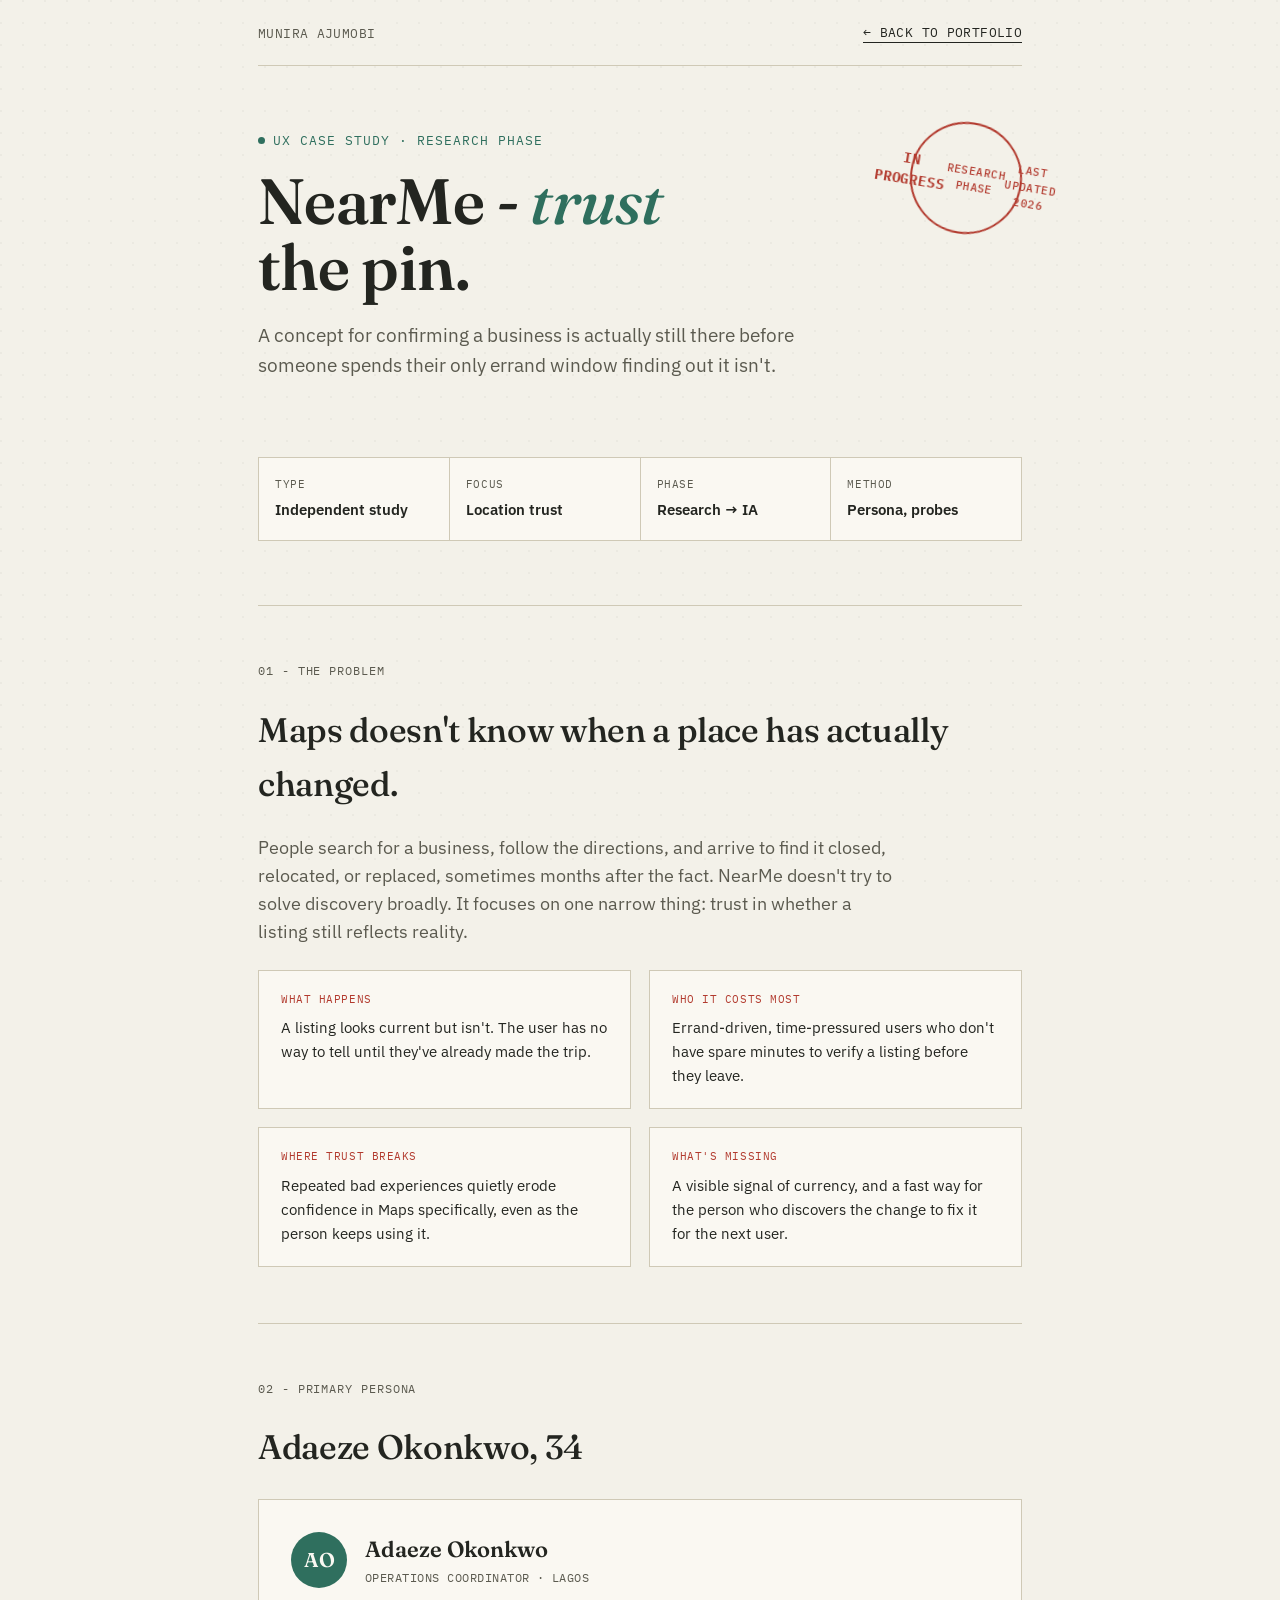
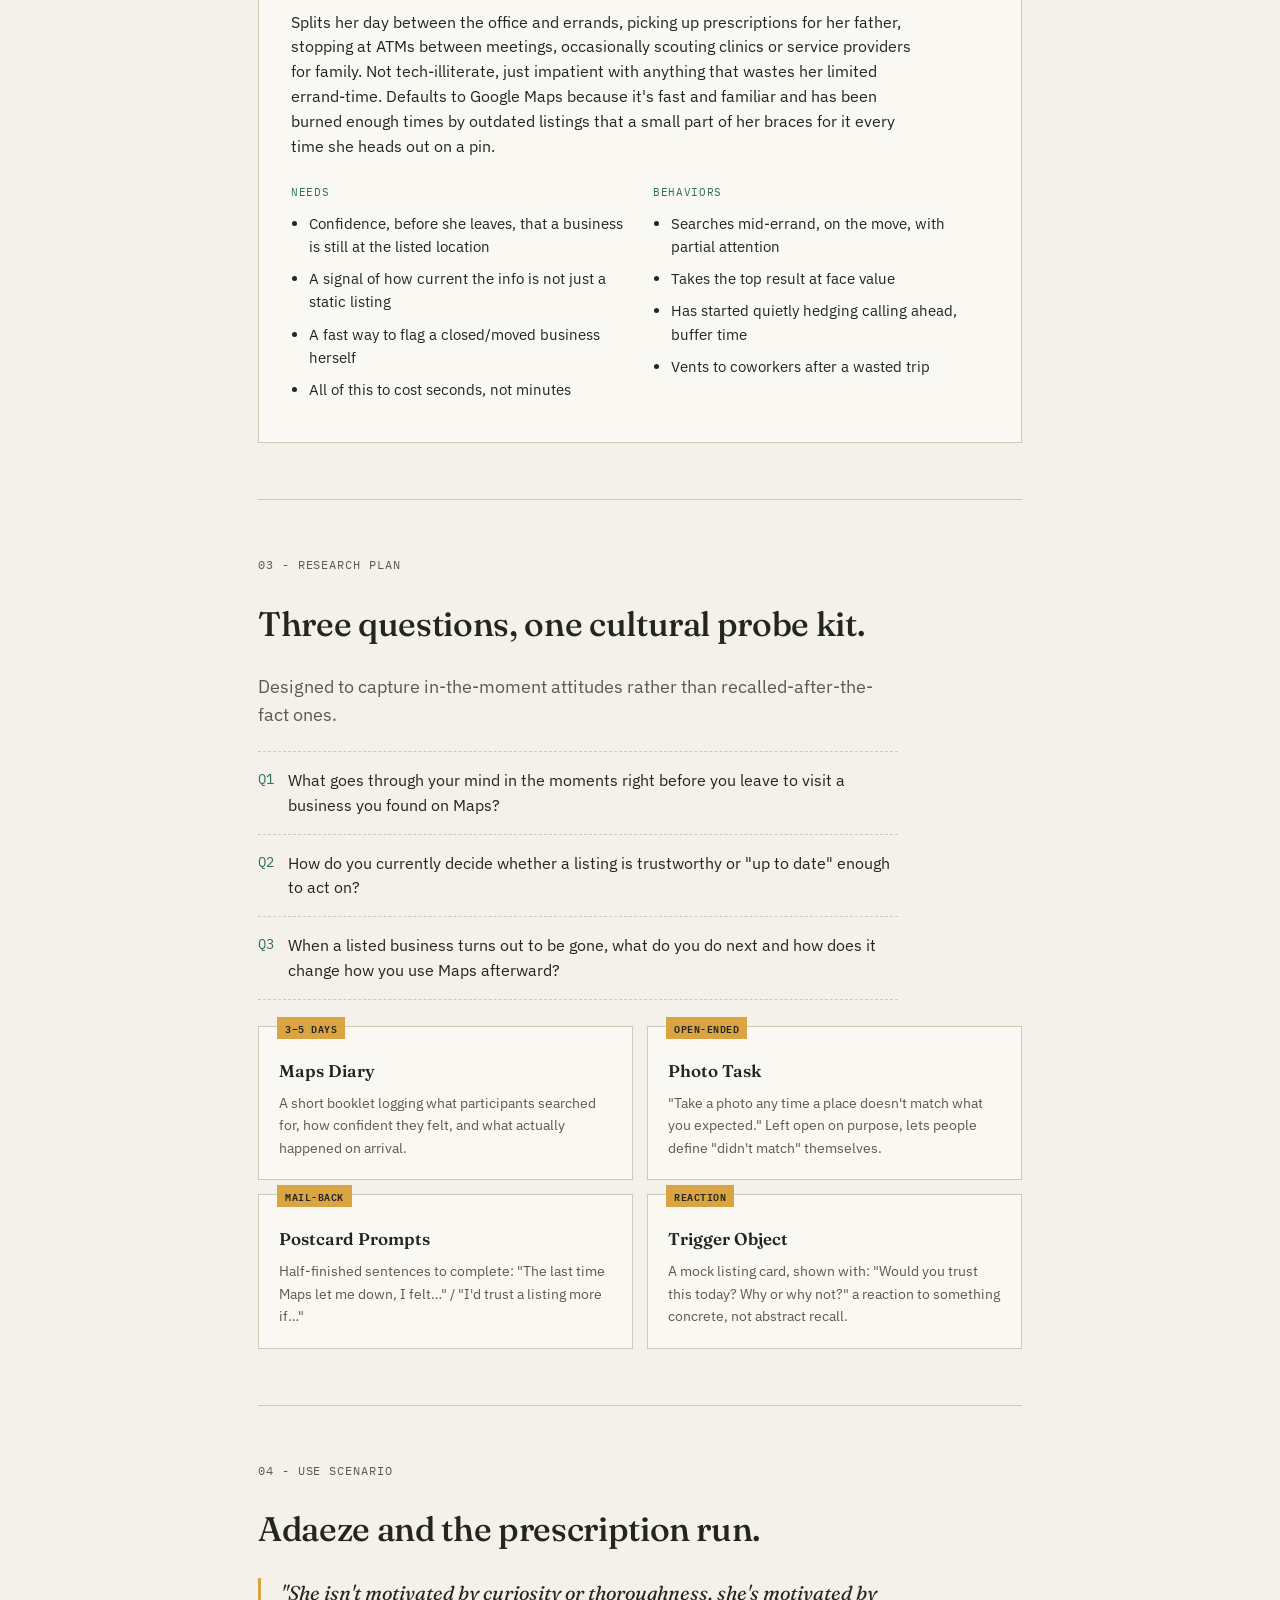
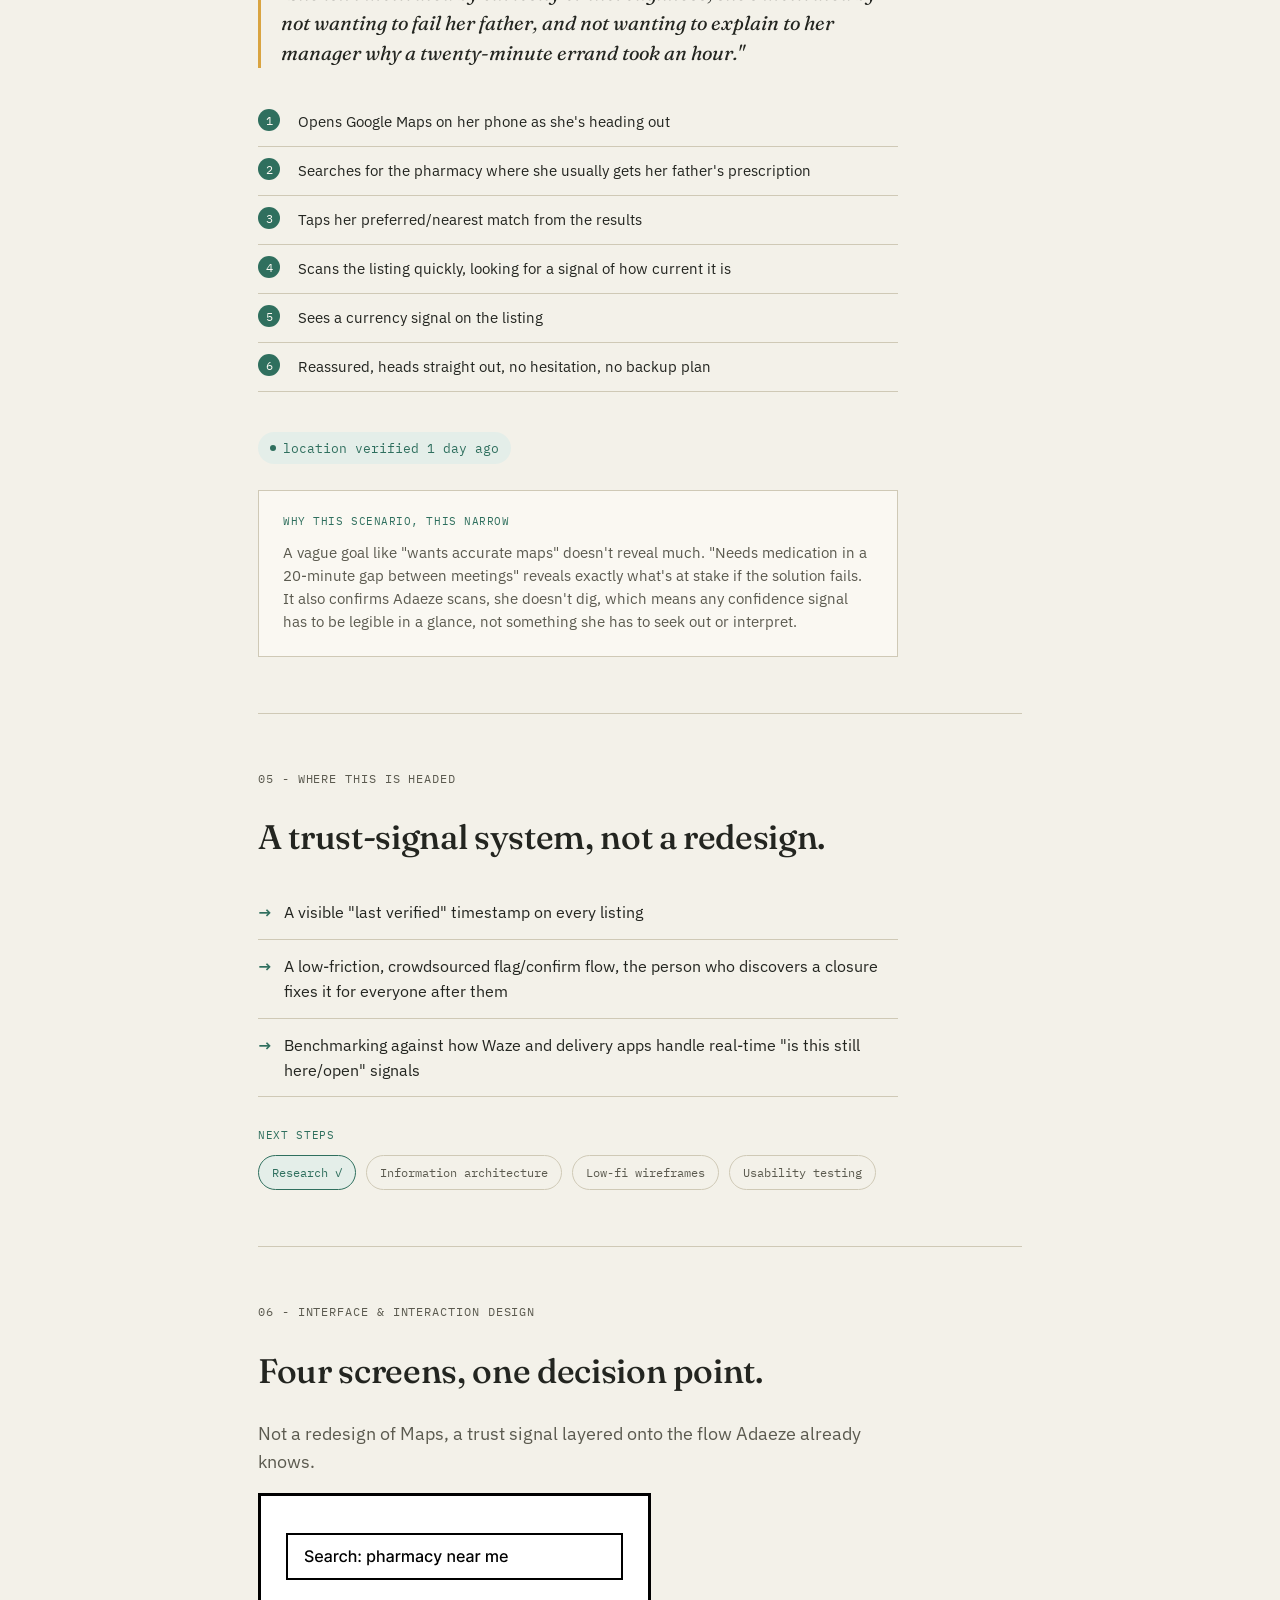
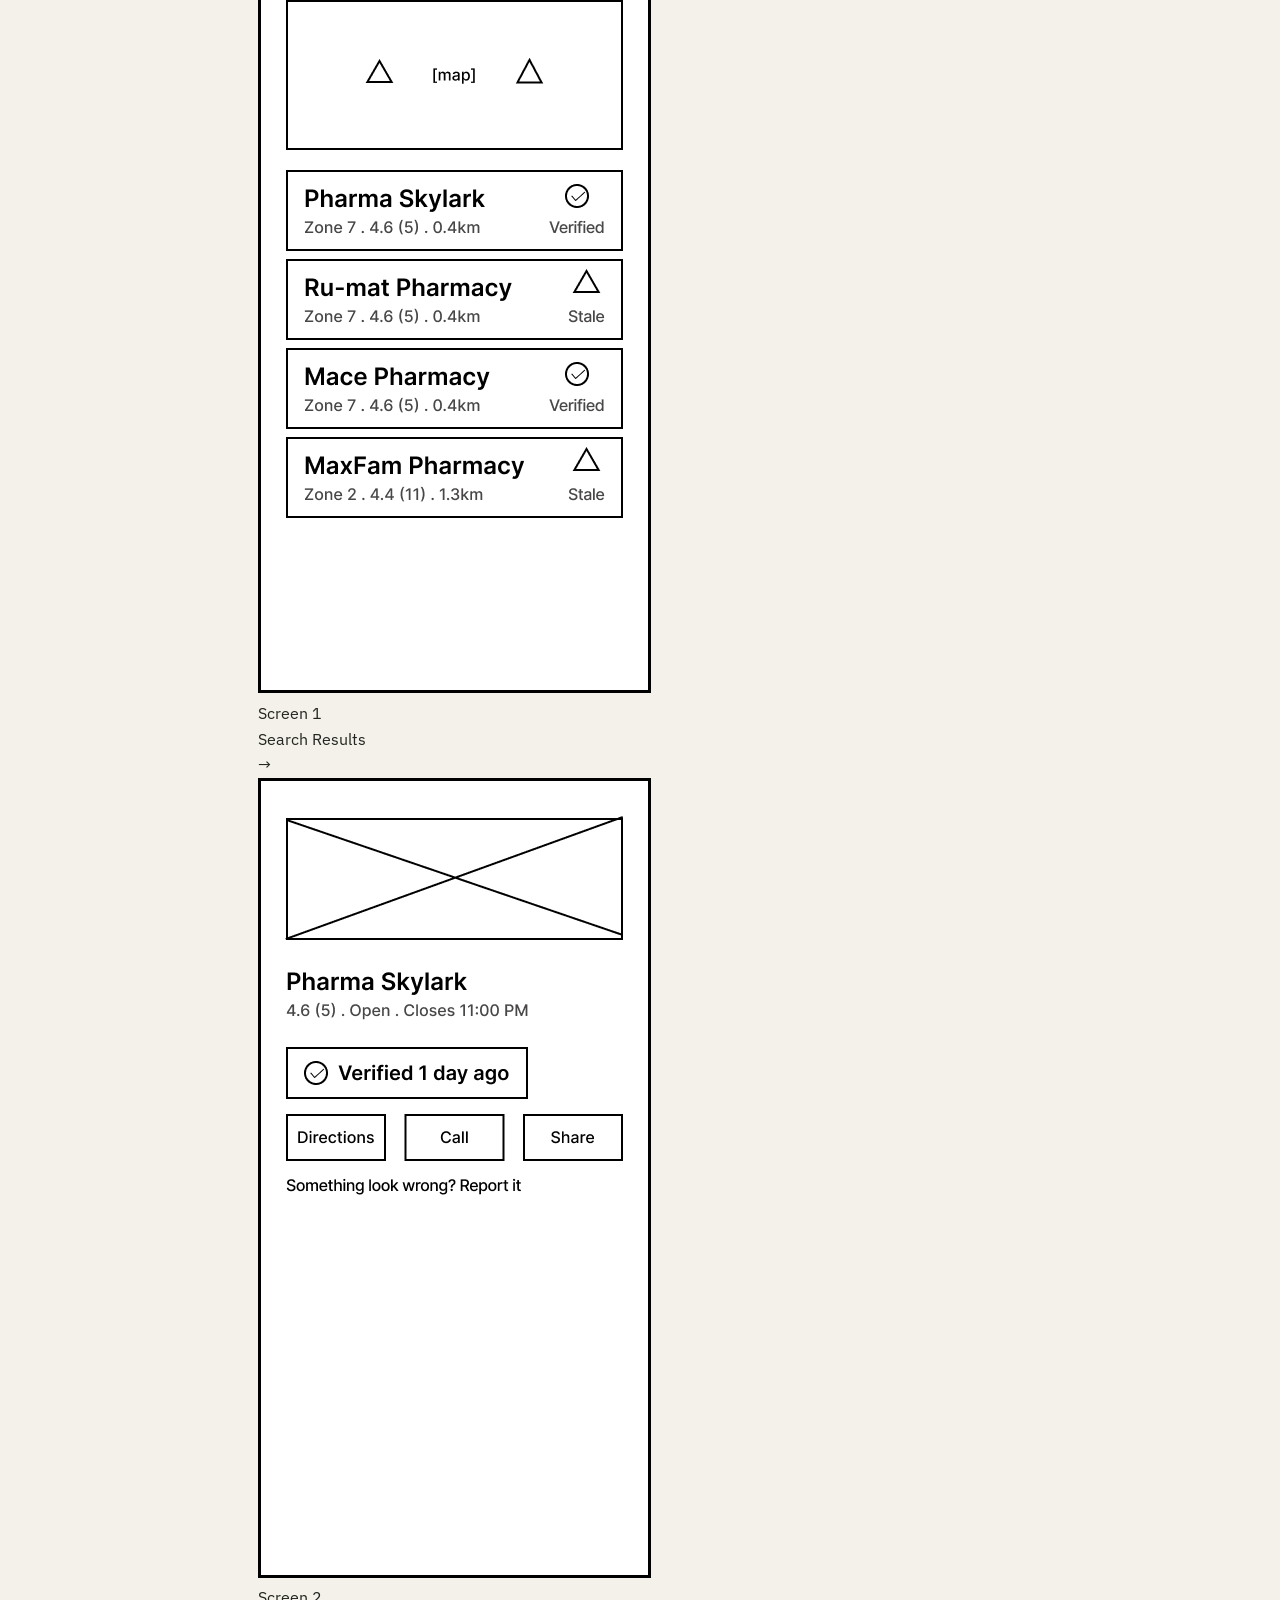
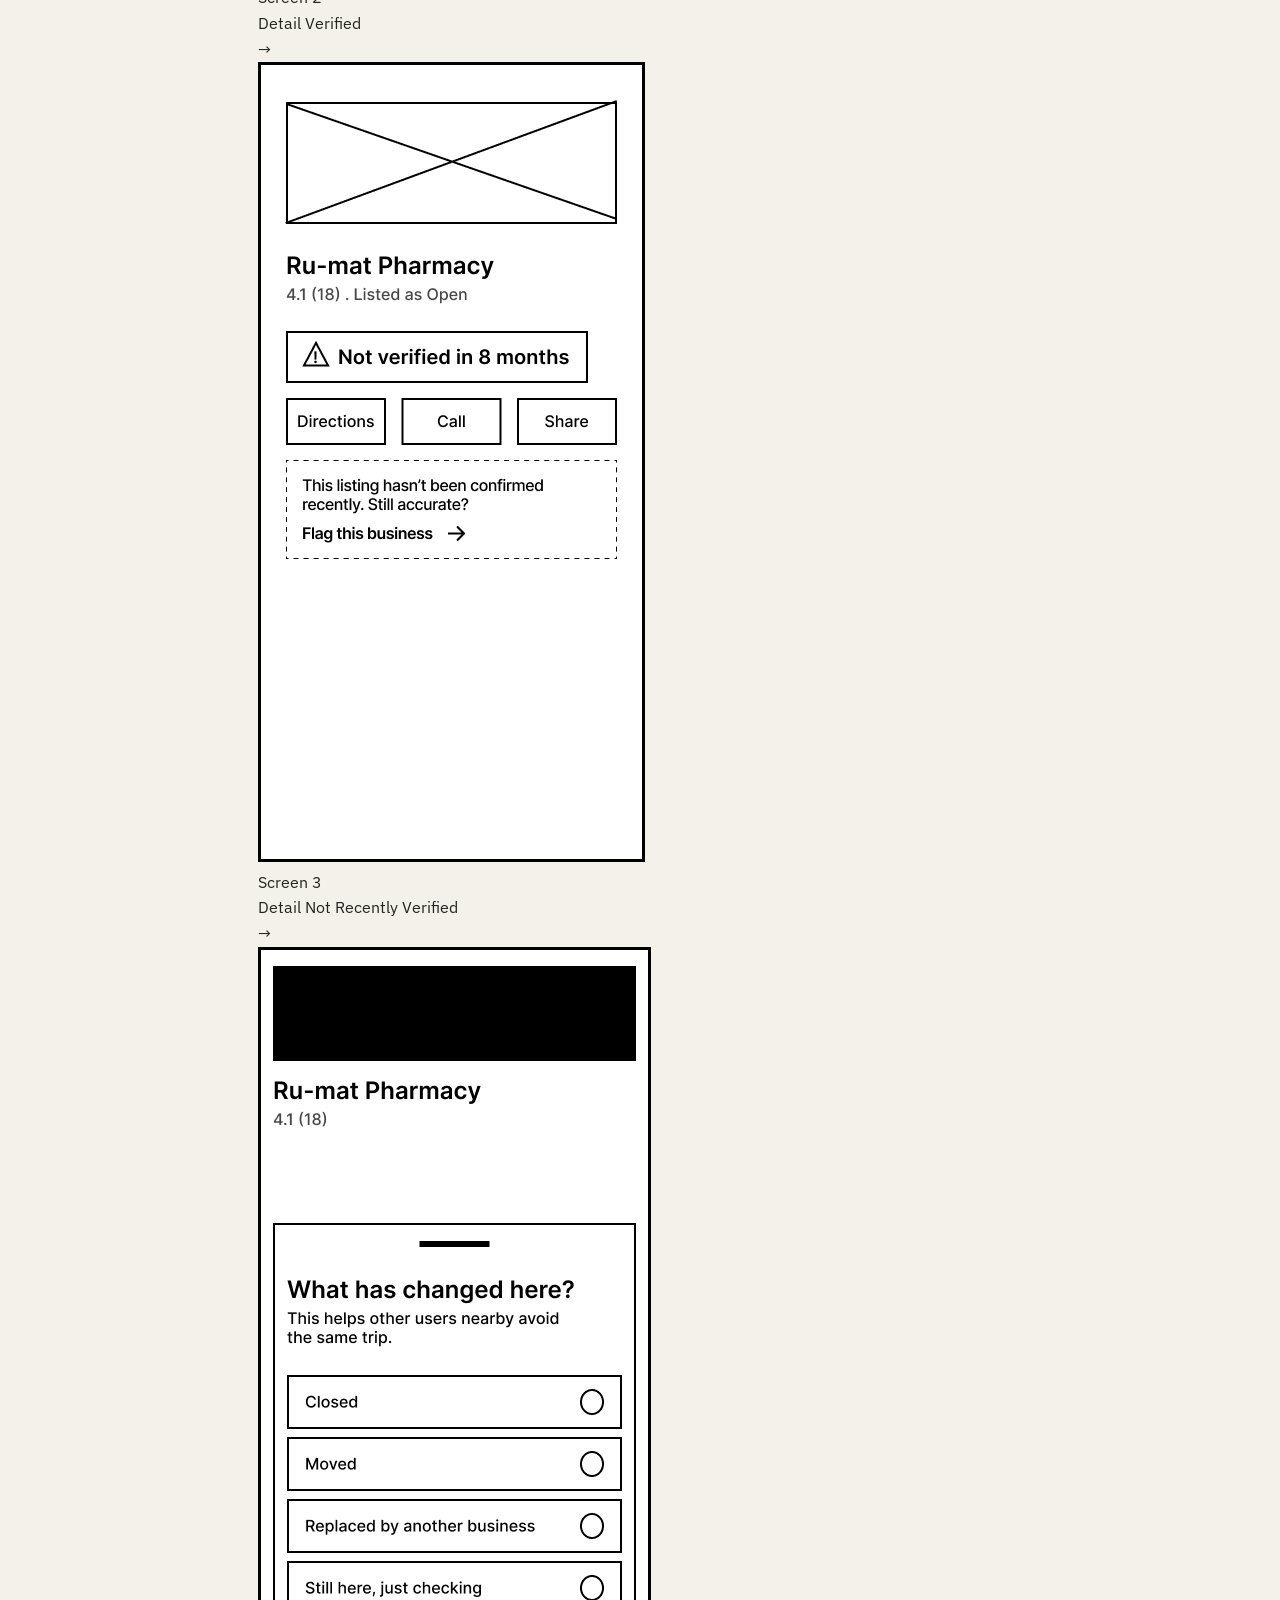
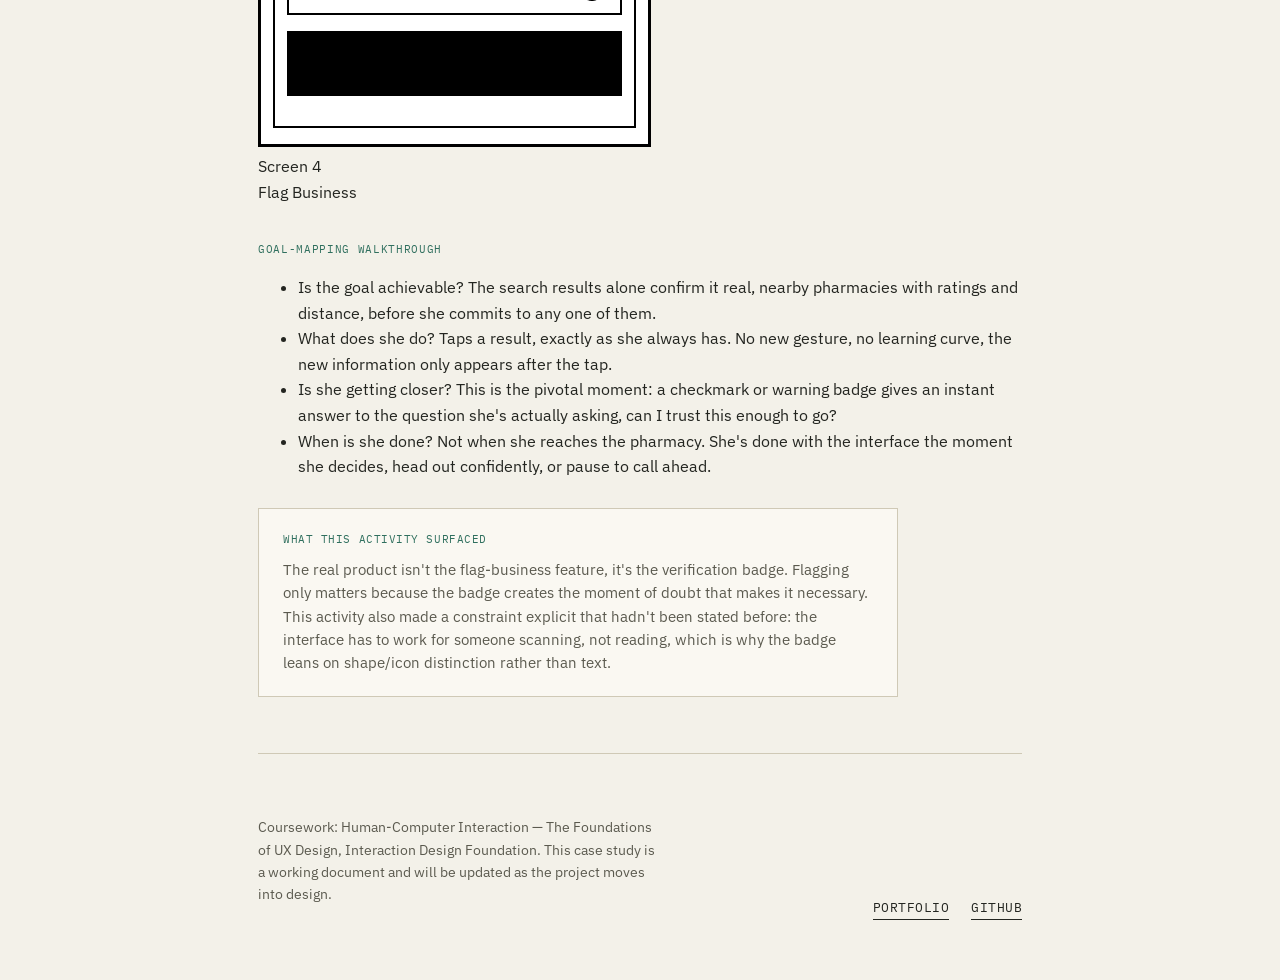
==== commit 509949e8: "feat: updates based to nearme ux study" ====
--- a/nearme-case-study.html
+++ b/nearme-case-study.html
@@ -797,6 +797,100 @@
         </div>
       </section>
 
+      <section id="interface">
+        <div class="marginalia">06 - Interface &amp; Interaction Design</div>
+        <h2>Four screens, one decision point.</h2>
+        <p class="lede">
+          Not a redesign of Maps, a trust signal layered onto the flow Adaeze
+          already knows.
+        </p>
+
+        <div class="wf-strip">
+          <div class="wf-frame">
+            <img
+              src="./images/nearme-wf-search.png"
+              alt="Search results screen showing verified and stale listings"
+            />
+            <div class="wf-tag">Screen 1</div>
+            <div class="wf-label">Search Results</div>
+          </div>
+          <div class="wf-arrow">→</div>
+          <div class="wf-frame">
+            <img
+              src="./images/nearme-wf-detail-verified.png"
+              alt="Business detail screen showing a verified listing"
+            />
+            <div class="wf-tag">Screen 2</div>
+            <div class="wf-label">Detail Verified</div>
+          </div>
+          <div class="wf-arrow">→</div>
+          <div class="wf-frame">
+            <img
+              src="./images/nearme-wf-detail-stale.png"
+              alt="Business detail screen showing a listing not recently verified"
+            />
+            <div class="wf-tag">Screen 3</div>
+            <div class="wf-label">Detail Not Recently Verified</div>
+          </div>
+          <div class="wf-arrow">→</div>
+          <div class="wf-frame">
+            <img
+              src="./images/nearme-wf-flag.png"
+              alt="Flag business screen with reason options"
+            />
+            <div class="wf-tag">Screen 4</div>
+            <div class="wf-label">Flag Business</div>
+          </div>
+        </div>
+
+        <div class="nb-title" style="margin: 36px 0 6px">
+          Goal-mapping walkthrough
+        </div>
+        <ul class="walkthrough">
+          <li>
+            <span class="wt-q">Is the goal achievable?</span>
+            <span class="wt-a"
+              >The search results alone confirm it real, nearby pharmacies with
+              ratings and distance, before she commits to any one of them.</span
+            >
+          </li>
+          <li>
+            <span class="wt-q">What does she do?</span>
+            <span class="wt-a"
+              >Taps a result, exactly as she always has. No new gesture, no
+              learning curve, the new information only appears after the
+              tap.</span
+            >
+          </li>
+          <li>
+            <span class="wt-q">Is she getting closer?</span>
+            <span class="wt-a"
+              >This is the pivotal moment: a checkmark or warning badge gives an
+              instant answer to the question she's actually asking, can I trust
+              this enough to go?</span
+            >
+          </li>
+          <li>
+            <span class="wt-q">When is she done?</span>
+            <span class="wt-a"
+              >Not when she reaches the pharmacy. She's done with the interface
+              the moment she decides, head out confidently, or pause to call
+              ahead.</span
+            >
+          </li>
+        </ul>
+
+        <div class="commentary" style="margin-top: 28px">
+          <span class="k">What this activity surfaced</span>
+          The real product isn't the flag-business feature, it's the
+          verification badge. Flagging only matters because the badge creates
+          the moment of doubt that makes it necessary. This activity also made a
+          constraint explicit that hadn't been stated before: the interface has
+          to work for someone scanning, not reading, which is why the badge
+          leans on shape/icon distinction rather than text.
+        </div>
+      </section>
+
       <footer>
         <p class="fnote">
           Coursework: Human-Computer Interaction — The Foundations of UX Design,
